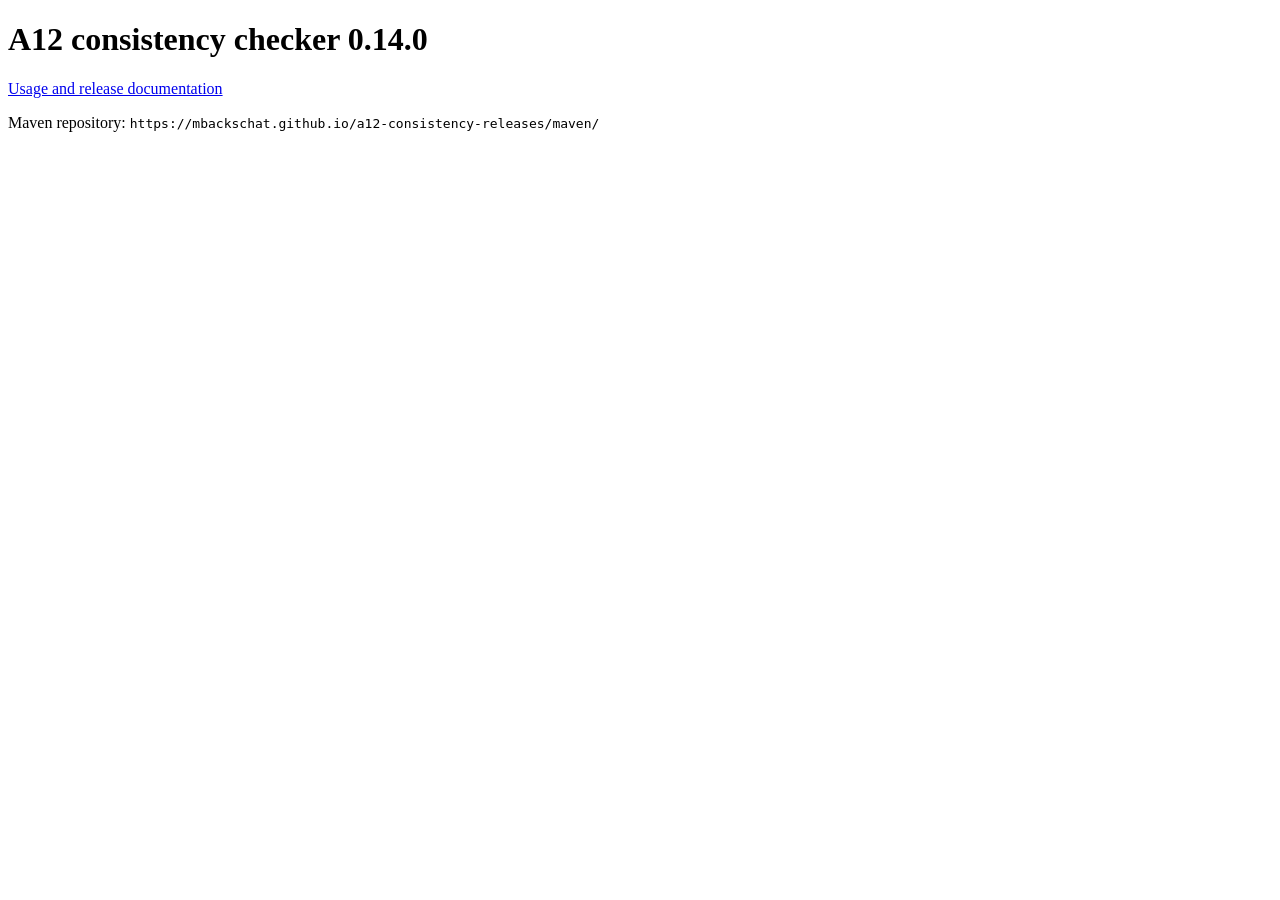
==== site/index.html @ 96fe7034 "chore(release): publish checker 0.14.0" ====
<!doctype html><html lang="en"><meta charset="utf-8"><title>A12 consistency checker</title><h1>A12 consistency checker 0.14.0</h1><p><a href="https://github.com/mbackschat/a12-consistency-releases">Usage and release documentation</a></p><p>Maven repository: <code>https://mbackschat.github.io/a12-consistency-releases/maven/</code></p></html>
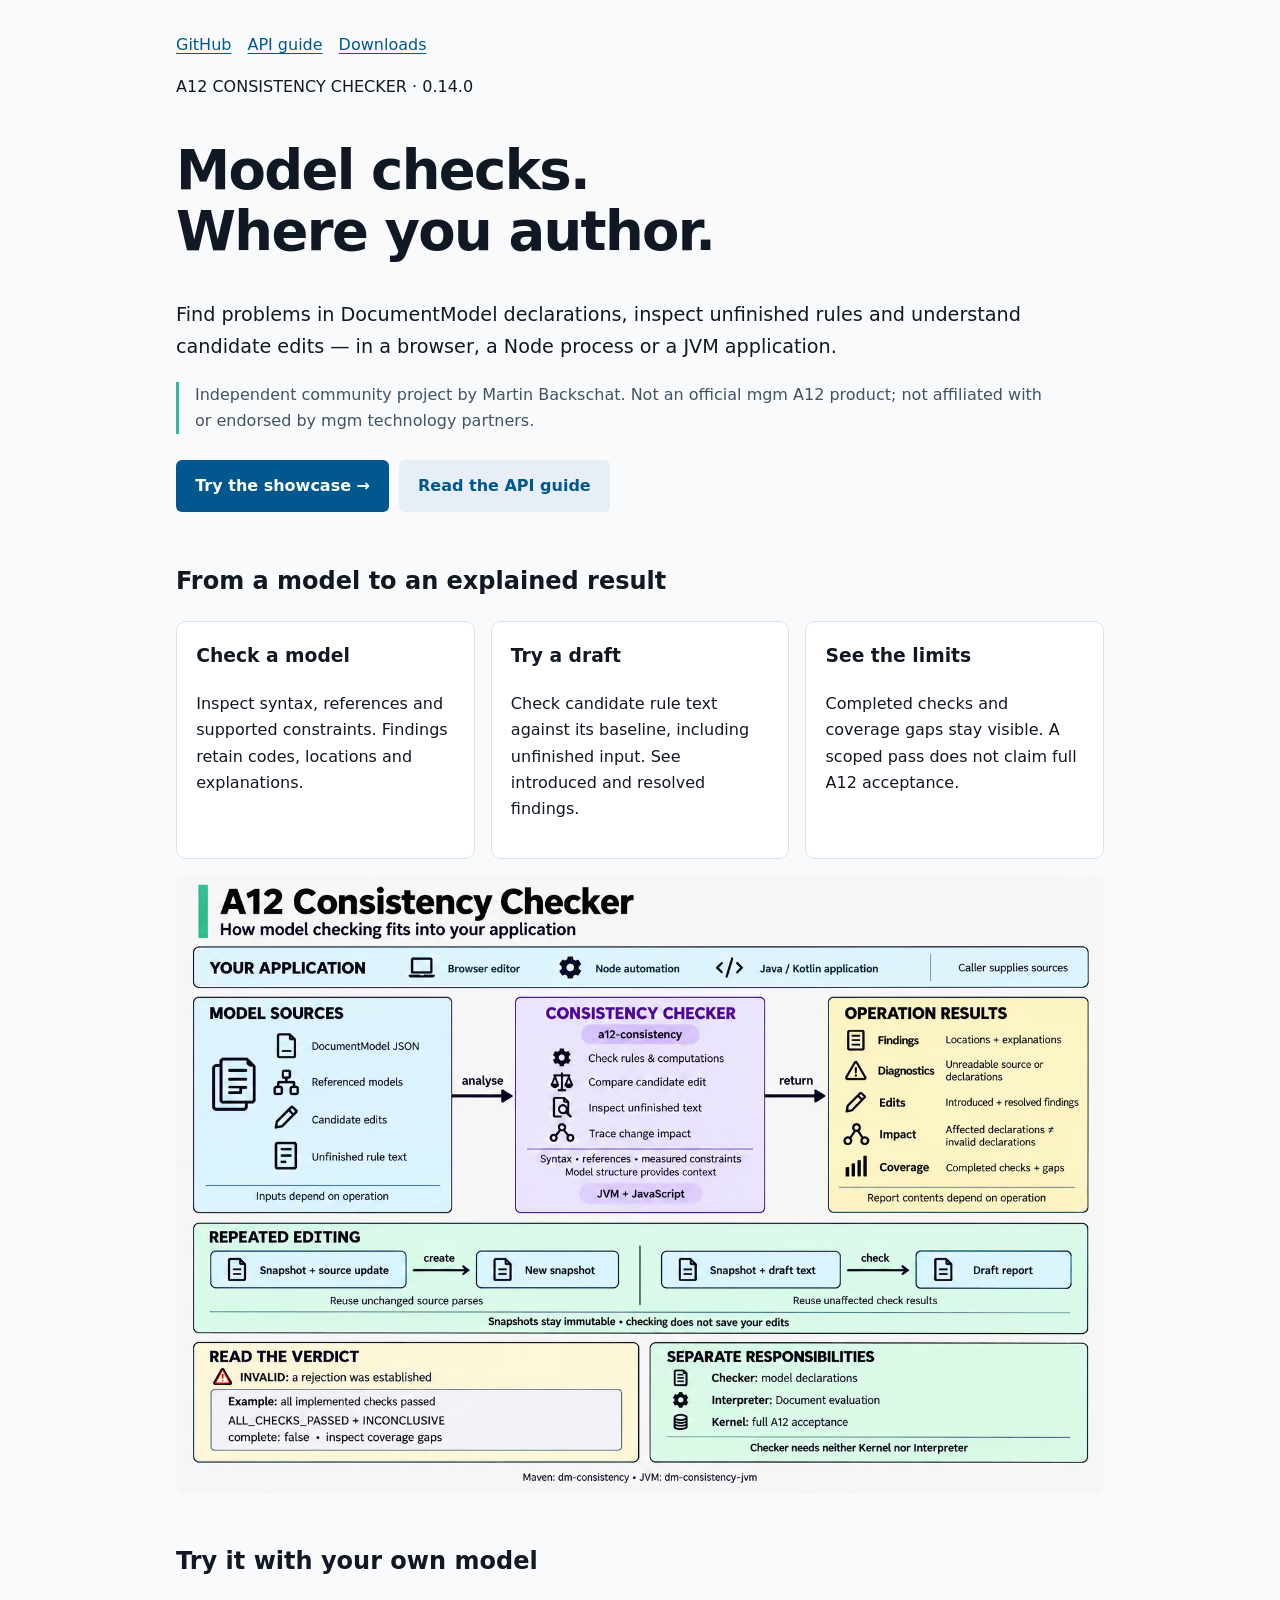
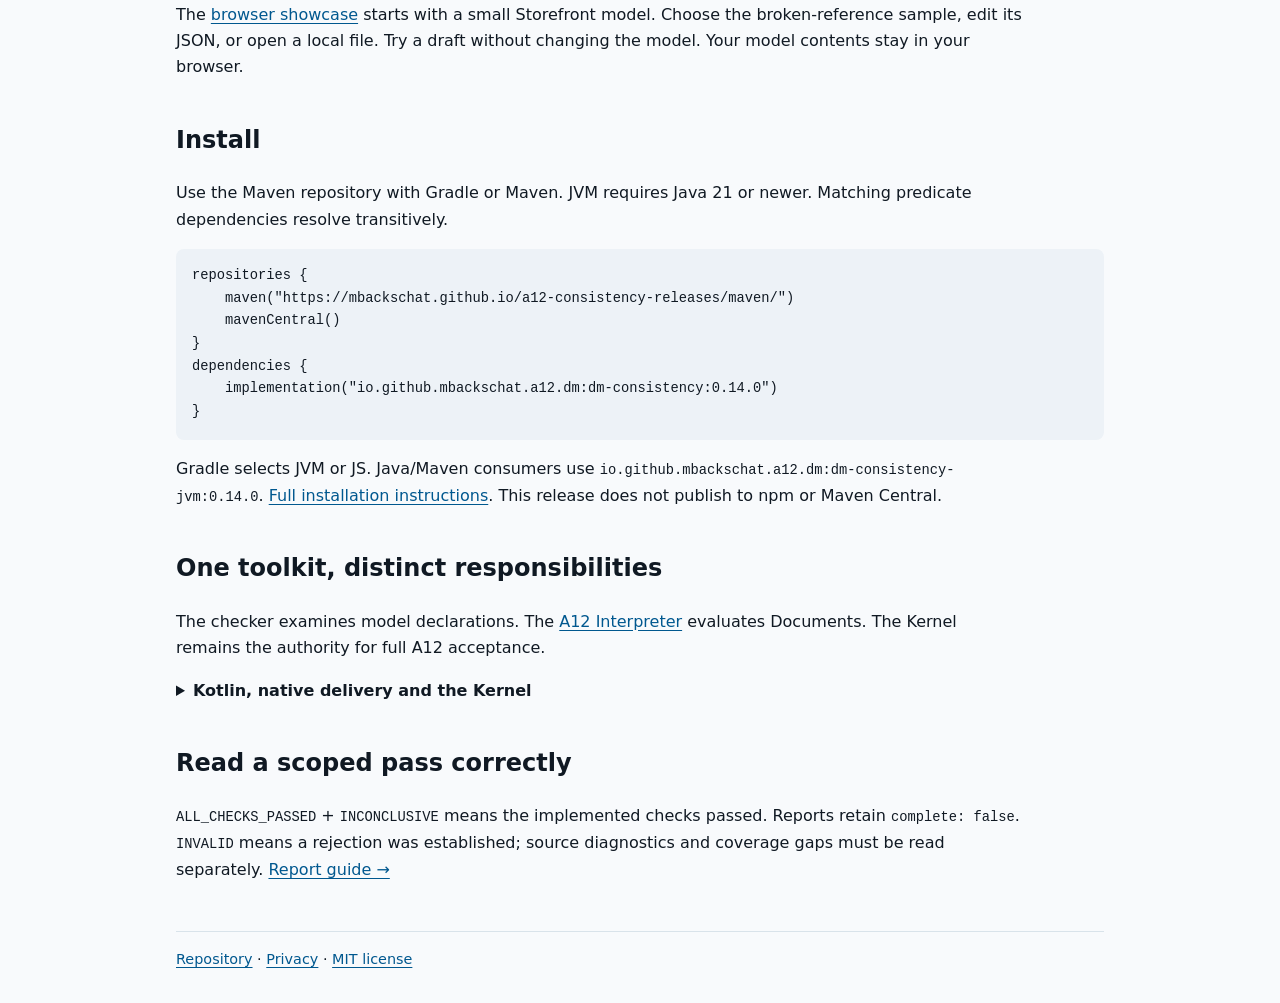
==== commit d64f8fe0: "docs(checker): publish 0.14.0 showcase and presentation Keep the published Maven and release identit" ====
--- a/site/index.html
+++ b/site/index.html
@@ -1 +1,16 @@
-<!doctype html><html lang="en"><meta charset="utf-8"><title>A12 consistency checker</title><h1>A12 consistency checker 0.14.0</h1><p><a href="https://github.com/mbackschat/a12-consistency-releases">Usage and release documentation</a></p><p>Maven repository: <code>https://mbackschat.github.io/a12-consistency-releases/maven/</code></p></html>
+<!doctype html><html lang="en"><head><meta charset="utf-8"><meta name="viewport" content="width=device-width, initial-scale=1"><title>A12 Consistency Checker</title><meta name="description" content="Portable A12 DocumentModel checks for Kotlin, Java and JavaScript, with an interactive browser showcase."><link rel="stylesheet" href="style.css"></head><body>
+<nav><a href="https://github.com/mbackschat/a12-consistency-releases">GitHub</a><a href="guide.html">API guide</a><a href="https://github.com/mbackschat/a12-consistency-releases/releases/latest">Downloads</a></nav>
+<header><p>A12 CONSISTENCY CHECKER · 0.14.0</p><h1>Model checks.<br>Where you author.</h1><p class="lead">Find problems in DocumentModel declarations, inspect unfinished rules and understand candidate edits — in a browser, a Node process or a JVM application.</p><p class="notice">Independent community project by Martin Backschat. Not an official mgm A12 product; not affiliated with or endorsed by mgm technology partners.</p><a class="cta" href="showcase/">Try the showcase →</a><a class="cta secondary" href="guide.html">Read the API guide</a></header>
+<main><h2>From a model to an explained result</h2><div class="cards"><section class="card"><h3>Check a model</h3><p>Inspect syntax, references and supported constraints. Findings retain codes, locations and explanations.</p></section><section class="card"><h3>Try a draft</h3><p>Check candidate rule text against its baseline, including unfinished input. See introduced and resolved findings.</p></section><section class="card"><h3>See the limits</h3><p>Completed checks and coverage gaps stay visible. A scoped pass does not claim full A12 acceptance.</p></section></div>
+<img src="assets/a12-consistency-checker.avif" width="1536" height="1024" alt="Checker architecture: supplied models and drafts produce findings, diagnostics and coverage; snapshots stay immutable.">
+<h2>Try it with your own model</h2><p>The <a href="showcase/">browser showcase</a> starts with a small Storefront model. Choose the broken-reference sample, edit its JSON, or open a local file. Try a draft without changing the model. Your model contents stay in your browser.</p>
+<h2>Install</h2><p>Use the Maven repository with Gradle or Maven. JVM requires Java 21 or newer. Matching predicate dependencies resolve transitively.</p><pre><code>repositories {
+    maven("https://mbackschat.github.io/a12-consistency-releases/maven/")
+    mavenCentral()
+}
+dependencies {
+    implementation("io.github.mbackschat.a12.dm:dm-consistency:0.14.0")
+}</code></pre><p>Gradle selects JVM or JS. Java/Maven consumers use <code>io.github.mbackschat.a12.dm:dm-consistency-jvm:0.14.0</code>. <a href="https://github.com/mbackschat/a12-consistency-releases#install">Full installation instructions</a>. This release does not publish to npm or Maven Central.</p>
+<h2>One toolkit, distinct responsibilities</h2><p>The checker examines model declarations. The <a href="https://mbackschat.github.io/a12-interpreter-releases/">A12 Interpreter</a> evaluates Documents. The Kernel remains the authority for full A12 acceptance.</p><details><summary>Kotlin, native delivery and the Kernel</summary><img loading="lazy" src="assets/kotlin-graalvm-kernel-roles.avif" width="1024" height="1536" alt="Kotlin provides JVM and JavaScript libraries; GraalVM provides native dmtool delivery; the A12 Kernel provides authoritative acceptance."></details>
+<h2>Read a scoped pass correctly</h2><p><code>ALL_CHECKS_PASSED</code> + <code>INCONCLUSIVE</code> means the implemented checks passed. Reports retain <code>complete: false</code>. <code>INVALID</code> means a rejection was established; source diagnostics and coverage gaps must be read separately. <a href="guide.html#reports">Report guide →</a></p></main>
+<footer><a href="https://github.com/mbackschat/a12-consistency-releases">Repository</a> · <a href="privacy.html">Privacy</a> · <a href="https://github.com/mbackschat/a12-consistency-releases/blob/main/LICENSE">MIT license</a></footer></body></html>
--- a/site/style.css
+++ b/site/style.css
@@ -0,0 +1 @@
+:root{font-family:system-ui,-apple-system,sans-serif;color:#101923;background:#f8fafc;line-height:1.65}body{max-width:58rem;margin:0 auto;padding:2rem 1.25rem}a{color:#00588f;text-underline-offset:3px}nav{display:flex;gap:1rem;flex-wrap:wrap}h1{font-size:clamp(2rem,6vw,3.4rem);line-height:1.12;letter-spacing:-.03em;margin-top:2.5rem}h2{margin-top:2.5rem}p{max-width:53rem}.lead{font-size:1.2rem}.notice{border-left:3px solid #34b99b;padding-left:1rem;color:#425364}.cta{display:inline-block;background:#00588f;color:#fff;padding:.8rem 1.2rem;border-radius:6px;text-decoration:none;font-weight:650;margin:.6rem .6rem .6rem 0}.secondary{background:#e7eef5;color:#00588f}.cards{display:grid;grid-template-columns:repeat(auto-fit,minmax(220px,1fr));gap:1rem}.card{padding:1.2rem;border:1px solid #d9e3ea;border-radius:10px;background:white}.card h3{margin-top:0}img{width:100%;height:auto;border-radius:8px;margin-top:1rem}pre{white-space:pre-wrap;overflow-wrap:anywhere;background:#edf2f7;padding:1rem;border-radius:8px}code{font-family:ui-monospace,monospace;font-size:.86em;overflow-wrap:anywhere}footer{margin-top:3rem;padding-top:1rem;border-top:1px solid #d9e3ea;font-size:.9rem}table{border-collapse:collapse;width:100%}td,th{text-align:left;border-bottom:1px solid #d9e3ea;padding:.7rem}summary{cursor:pointer;font-weight:650}:focus-visible{outline:3px solid #eeab35;outline-offset:3px}
